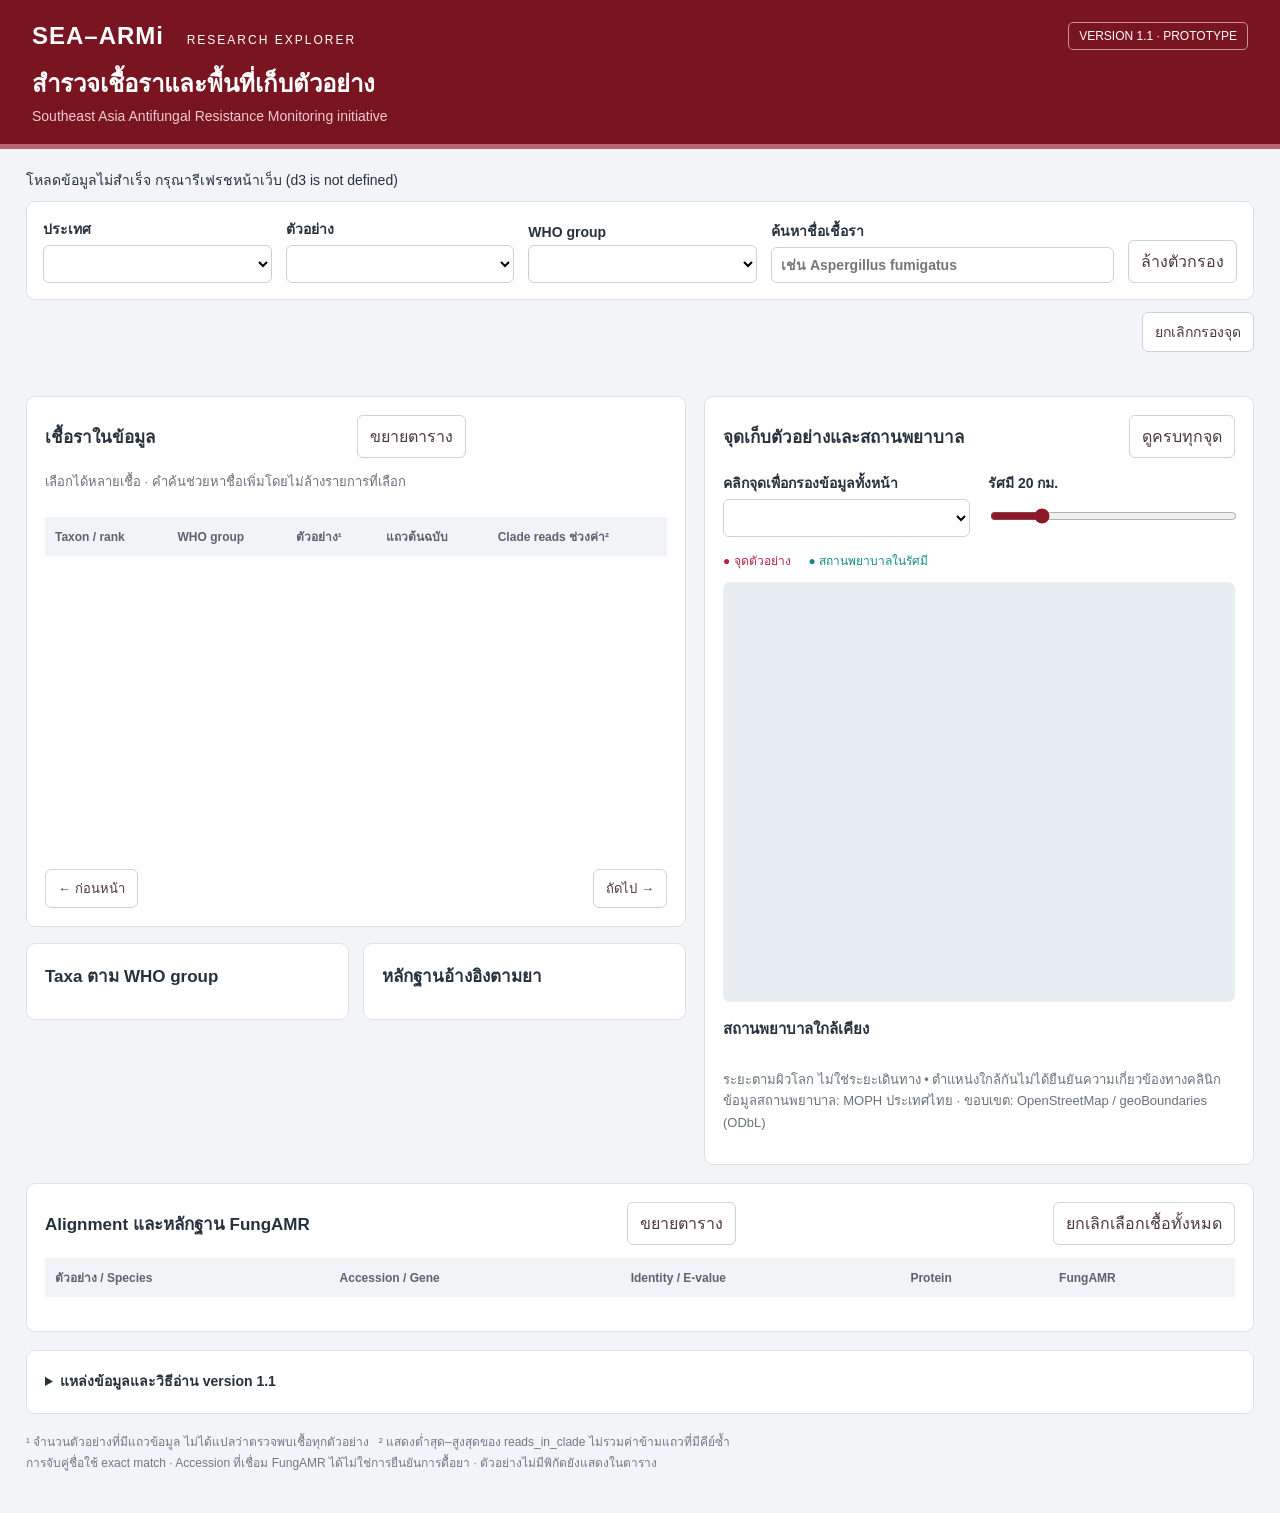
==== index.html @ 26a58ab9 "Publish SEA-ARMi dashboard prototype" ====
<!doctype html><html lang="th"><head><meta charset="utf-8"><meta name="viewport" content="width=device-width,initial-scale=1"><title>SEA-ARMi · version_1.1</title><link rel="icon" href="data:,"><link rel="stylesheet" href="vendor/leaflet.css"><link rel="stylesheet" href="style.css"><script defer src="vendor/d3.min.js"></script><script defer src="vendor/leaflet.js"></script><script defer src="app.js"></script></head><body>
<header><div class="brand">SEA–ARMi <span>RESEARCH EXPLORER</span></div><span class="badge">VERSION 1.1 · PROTOTYPE</span><h1>สำรวจเชื้อราและพื้นที่เก็บตัวอย่าง</h1><p>Southeast Asia Antifungal Resistance Monitoring initiative</p></header>
<main><div id="status" role="status">กำลังโหลดข้อมูลตัวอย่าง…</div><section class="filters"><label>ประเทศ<select id="country"></select></label><label>ตัวอย่าง<select id="sample"></select></label><label>WHO group<select id="risk"></select></label><label class="search">ค้นหาชื่อเชื้อรา<input id="search" type="search" placeholder="เช่น Aspergillus fumigatus"></label><button id="reset">ล้างตัวกรอง</button></section>
<div class="scope"><span id="siteScope"></span><button id="clearSite">ยกเลิกกรองจุด</button></div><section id="metrics" class="metrics"></section><div class="workspace"><section class="left"><article class="panel" id="taxaPanel"><div class="section-title"><h2>เชื้อราในข้อมูล</h2><button data-expand="taxaPanel" aria-expanded="false">ขยายตาราง</button><span id="taxonCount"></span></div><p class="hint">เลือกได้หลายเชื้อ · คำค้นช่วยหาชื่อเพิ่มโดยไม่ล้างรายการที่เลือก</p><div id="selections" class="selections" aria-live="polite"></div><div class="table-scroll"><table><thead><tr><th>Taxon / rank</th><th>WHO group</th><th>ตัวอย่าง¹</th><th>แถวต้นฉบับ</th><th>Clade reads ช่วงค่า²</th></tr></thead><tbody id="taxa"></tbody></table></div><div class="pager"><button id="prev">← ก่อนหน้า</button><span id="page"></span><button id="next">ถัดไป →</button></div></article><div class="charts"><article class="panel"><h2>Taxa ตาม WHO group</h2><div id="riskChart"></div></article><article class="panel"><h2>หลักฐานอ้างอิงตามยา</h2><div id="drugChart"></div></article></div></section>
<section class="panel map-panel"><div class="section-title"><h2>จุดเก็บตัวอย่างและสถานพยาบาล</h2><button id="fit">ดูครบทุกจุด</button></div><div class="map-controls"><label>คลิกจุดเพื่อกรองข้อมูลทั้งหน้า<select id="site"></select></label><label>รัศมี <strong id="radiusText">20 กม.</strong><input id="radius" type="range" min="1" max="100" value="20"></label></div><div class="legend"><span class="red">● จุดตัวอย่าง</span><span class="teal">● สถานพยาบาลในรัศมี</span></div><div id="map"></div><div id="mapMessage" class="hint"></div><div class="section-title"><h3 id="nearbyTitle">สถานพยาบาลใกล้เคียง</h3></div><div id="nearby" class="nearby"></div><p class="hint">ระยะตามผิวโลก ไม่ใช่ระยะเดินทาง • ตำแหน่งใกล้กันไม่ได้ยืนยันความเกี่ยวข้องทางคลินิก<br>ข้อมูลสถานพยาบาล: MOPH ประเทศไทย · ขอบเขต: OpenStreetMap / geoBoundaries (ODbL)</p></section></div>
<section class="panel details" id="detailsPanel"><div class="section-title"><h2 id="detailTitle">Alignment และหลักฐาน FungAMR</h2><button data-expand="detailsPanel" aria-expanded="false">ขยายตาราง</button><button id="clearTaxon">ยกเลิกเลือกเชื้อทั้งหมด</button></div><p id="detailSummary" class="hint"></p><div class="detail-scroll"><table><thead><tr><th>ตัวอย่าง / Species</th><th>Accession / Gene</th><th>Identity / E-value</th><th>Protein</th><th>FungAMR</th></tr></thead><tbody id="hits"></tbody></table></div><div id="evidence"></div></section>
<section class="panel sources"><details><summary>แหล่งข้อมูลและวิธีอ่าน version 1.1</summary>
<p>ผลตัวอย่าง: 1_5countries-fungi5k.metadata.csv · Alignment: 3_5countries_antifungal_accession_summary.xlsx<br>ยังไม่มี DOI ของ publication ต้นทางตัวอย่างที่ยืนยันในข้อมูลที่ได้รับ</p>
<p>WHO group: 2_WHO_FPPL_List.xlsx (ป้ายตามไฟล์ที่ให้มา ยังไม่ได้แก้ mapping) · <a href="https://www.who.int/publications/i/item/9789240060241" target="_blank" rel="noopener noreferrer">WHO FPPL 2022 ↗</a></p>
<p>หลักฐานอ้างอิง: 4_FungAMR_database_070425.xlsx · กดจำนวนหลักฐานของแต่ละ hit แล้วคลิก PMID เพื่อเปิดบทความ หากไม่มี PMID จะไม่สร้างลิงก์ขึ้นเอง</p>
<p>สถานพยาบาล: moph_hospital_latlong.csv ที่เตรียมไว้ · ขอบเขต: <a href="https://www.geoboundaries.org/api/current/gbOpen/THA/ADM0/" target="_blank" rel="noopener noreferrer">geoBoundaries / OpenStreetMap ↗</a></p>
<p>เลือกจุด = ใช้ทุกตัวอย่างที่พิกัดนั้นภายใต้ประเทศที่เลือก ไม่ได้ใช้รัศมีเพื่อคัดตัวอย่าง รัศมีใช้กับสถานพยาบาลเท่านั้น<br>เลือกหลายเชื้อ = รวมชุด hits และนับ evidence เดิมครั้งเดียว กราฟยาแสดงสูงสุด 6 ป้าย ไม่ใช่อัตราดื้อยา<br>ลิสต์เชื้อยังใช้คำค้นได้ ส่วนกราฟ WHO และรายละเอียดใช้รายการเชื้อที่เลือกเมื่อมีการเลือกไว้</p>
</details></section><footer>¹ จำนวนตัวอย่างที่มีแถวข้อมูล ไม่ได้แปลว่าตรวจพบเชื้อทุกตัวอย่าง &nbsp; ² แสดงต่ำสุด–สูงสุดของ reads_in_clade ไม่รวมค่าข้ามแถวที่มีคีย์ซ้ำ<br>การจับคู่ชื่อใช้ exact match · Accession ที่เชื่อม FungAMR ได้ไม่ใช่การยืนยันการดื้อยา · ตัวอย่างไม่มีพิกัดยังแสดงในตาราง</footer></main></body></html>
---- style.css ----
:root{font-family:Segoe UI,Tahoma,sans-serif;color:#25313d;background:#f2f4f7;font-size:16px;--red:#8f1725;--teal:#168b88}*{box-sizing:border-box}body{margin:0}header{background:#781520;color:white;padding:22px 32px 20px;border-bottom:5px solid #ba6570}.brand{font-size:24px;font-weight:800;letter-spacing:1px}.brand span{font-size:12px;font-weight:500;margin-left:15px;letter-spacing:2px}.badge{float:right;margin-top:-28px;font-size:12px;border:1px solid #ce929a;padding:6px 10px;border-radius:5px}h1{font-size:24px;margin:14px 0 5px}header p{margin:0;color:#efcbd0;font-size:14px}main{padding:20px 26px;max-width:1900px;margin:auto}h2{font-size:17px;margin:0 0 12px}h3{font-size:15px}button,select,input{font:inherit}button{cursor:pointer;background:white;border:1px solid #ccd3db;border-radius:6px;padding:8px 12px;color:#4d3640}button:hover{background:#f8e9ec}button:disabled{opacity:.4;cursor:default}button:focus-visible,input:focus-visible,select:focus-visible{outline:3px solid #199eac;outline-offset:2px}select,input[type=search]{width:100%;padding:9px;border:1px solid #c9d1da;border-radius:6px;background:#fff;margin-top:5px}label{font-size:14px;font-weight:600}.filters{display:flex;gap:14px;align-items:end;padding:16px;background:white;border:1px solid #dce1e7;border-radius:9px}.filters label{flex:1}.filters .search{flex:1.5}.metrics{display:grid;grid-template-columns:repeat(4,1fr);gap:14px;margin:16px 0}.metric{padding:15px 18px;background:white;border:1px solid #dce1e7;border-radius:8px;border-left:4px solid var(--red)}.metric strong{display:block;font-size:29px}.metric span{font-size:14px;color:#65717c}.workspace{display:grid;grid-template-columns:1.2fr 1fr;gap:18px}.panel{background:white;border:1px solid #dce1e7;border-radius:9px;padding:18px;min-width:0}.section-title{display:flex;align-items:center;justify-content:space-between;gap:10px}.section-title h2{margin:0}.section-title>span{font-size:13px;color:#6b7480}.hint{font-size:13px;line-height:1.65;color:#68717c}.table-scroll{height:340px;overflow:auto;margin-top:12px}table{border-collapse:collapse;width:100%;font-size:14px;text-align:left}th{background:#f1f3f6;color:#5c6270;font-size:12px;padding:10px;position:sticky;top:0;z-index:1}td{padding:11px 10px;border-bottom:1px solid #edf0f3;vertical-align:top}td small{display:block;color:#7a8591;margin-top:3px}.taxon-button{border:0;padding:0;background:none;text-align:left;font-style:italic;color:#7d1e2a}.selected{background:#fff0f2}.pager{display:flex;justify-content:space-between;align-items:center;margin-top:12px;font-size:13px}.charts{display:grid;grid-template-columns:1fr 1fr;gap:14px;margin-top:16px}.charts svg{width:100%;height:200px}.charts text{font-size:12px}.map-controls{display:flex;gap:18px;margin:14px 0}.map-controls label{flex:1}.map-controls input{width:100%;accent-color:var(--red);margin-top:14px}.legend{font-size:12px;display:flex;gap:18px;margin:12px 0}.red{color:#b5223c}.teal{color:var(--teal)}#map{height:420px;background:#e7edf1;border-radius:7px;z-index:0}.nearby{max-height:155px;overflow:auto}.nearby button{display:flex;justify-content:space-between;width:100%;border:0;border-bottom:1px solid #eef0f3;border-radius:0;text-align:left;font-size:13px;gap:12px}.nearby strong{white-space:nowrap;color:var(--teal)}.details{margin-top:18px}.detail-scroll{max-height:280px;overflow:auto}#evidence{margin-top:16px;overflow:auto;max-height:360px}footer{font-size:12px;color:#707986;line-height:1.8;padding:18px 0}#status{font-size:14px;padding-bottom:10px}#status:empty{display:none}.empty{padding:22px;color:#7c8490;font-size:14px}.leaflet-popup-content{font-family:Segoe UI,Tahoma,sans-serif} @media(max-width:1100px){.workspace{grid-template-columns:1fr}.map-panel{grid-row:1}.filters{flex-wrap:wrap}.filters label{min-width:160px}}@media(max-width:600px){main{padding:12px}header{padding:18px}.brand span,.badge{display:none}.metrics{grid-template-columns:1fr 1fr}.charts{grid-template-columns:1fr}.map-controls{flex-direction:column}h1{font-size:20px}.section-title{flex-wrap:wrap}}

/* v1.1 additions; v1.0 stylesheet remains intact in its snapshot. */
.scope{display:flex;gap:14px;align-items:center;flex-wrap:wrap;padding:12px 0;font-size:14px}.scope span{flex:1}.scope a,a{color:#8f1725}.selections{display:flex;gap:6px;flex-wrap:wrap;margin:10px 0;color:#65717c;font-size:13px}.selections button{background:#fff0f2;border-color:#e6b7c0;font-size:13px}.selections small{color:#65717c}input[type=checkbox]{accent-color:#8f1725;margin-right:5px}.has-expanded{overflow:hidden}.panel.expanded{position:fixed;inset:18px;z-index:5000;margin:0;overflow:auto;box-shadow:0 0 0 100vmax #17212be0;border:2px solid #ac5664}.expanded .table-scroll{height:auto;max-height:65vh}.expanded .detail-scroll{max-height:45vh}.expanded #evidence{max-height:none}.sources{margin-top:18px;font-size:14px;line-height:1.8}.sources summary{cursor:pointer;font-weight:600}.expanded th{z-index:2}@media(max-width:600px){.panel.expanded{inset:5px;padding:12px}.expanded .table-scroll{max-height:65vh}}
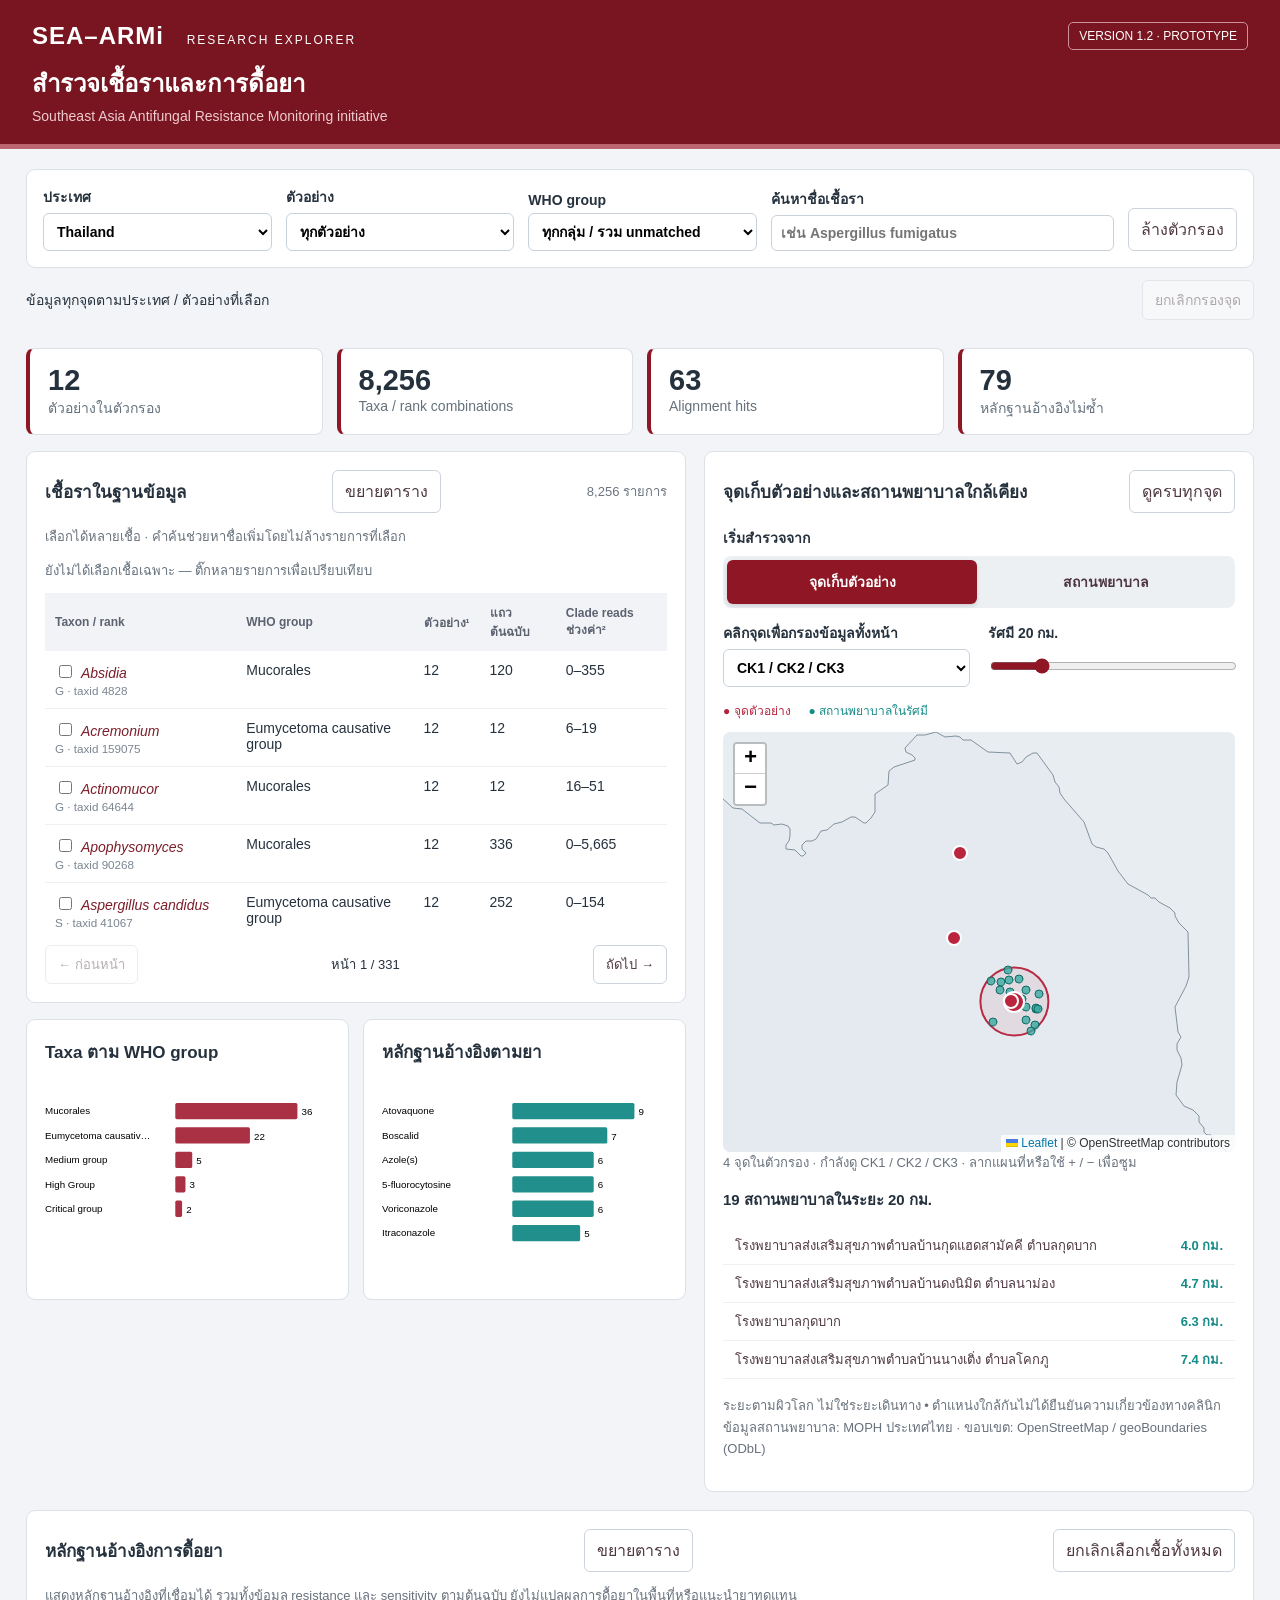
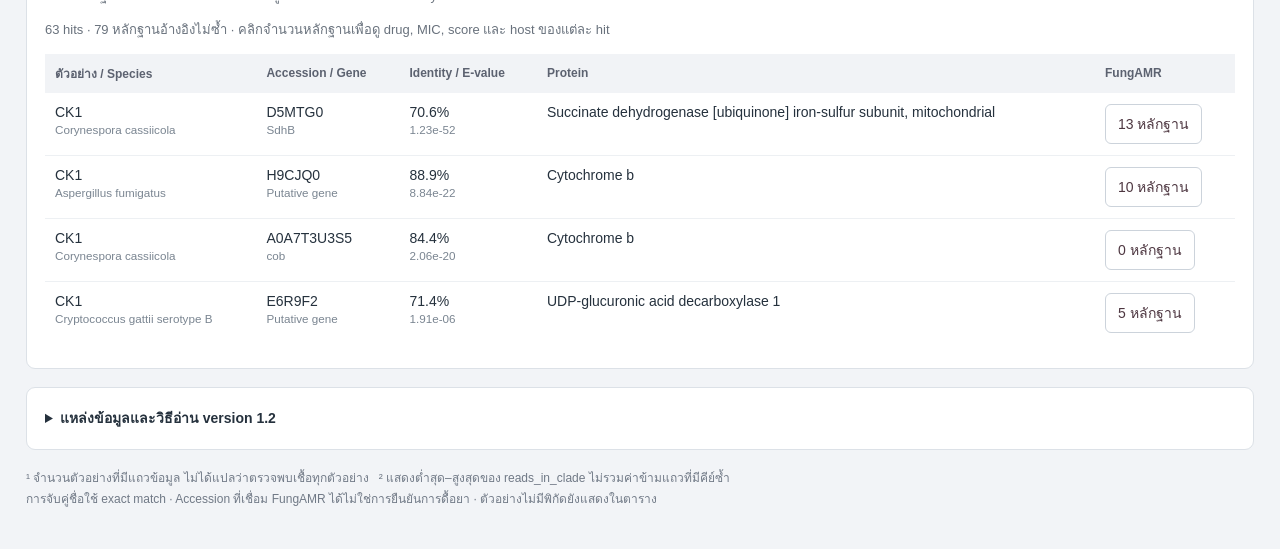
==== commit cc14575c: "ver 1.2" ====
--- a/index.html
+++ b/index.html
@@ -1,13 +1,13 @@
-<!doctype html><html lang="th"><head><meta charset="utf-8"><meta name="viewport" content="width=device-width,initial-scale=1"><title>SEA-ARMi · version_1.1</title><link rel="icon" href="data:,"><link rel="stylesheet" href="vendor/leaflet.css"><link rel="stylesheet" href="style.css"><script defer src="vendor/d3.min.js"></script><script defer src="vendor/leaflet.js"></script><script defer src="app.js"></script></head><body>
-<header><div class="brand">SEA–ARMi <span>RESEARCH EXPLORER</span></div><span class="badge">VERSION 1.1 · PROTOTYPE</span><h1>สำรวจเชื้อราและพื้นที่เก็บตัวอย่าง</h1><p>Southeast Asia Antifungal Resistance Monitoring initiative</p></header>
+<!doctype html><html lang="th"><head><meta charset="utf-8"><meta name="viewport" content="width=device-width,initial-scale=1"><title>SEA-ARMi · version_1.2</title><link rel="icon" href="data:,"><link rel="stylesheet" href="vendor/leaflet.css"><link rel="stylesheet" href="style.css"><script defer src="vendor/d3.min.js"></script><script defer src="vendor/leaflet.js"></script><script defer src="app.js"></script></head><body>
+<header><div class="brand">SEA–ARMi <span>RESEARCH EXPLORER</span></div><span class="badge">VERSION 1.2 · PROTOTYPE</span><h1>สำรวจเชื้อราและการดื้อยา</h1><p>Southeast Asia Antifungal Resistance Monitoring initiative</p></header>
 <main><div id="status" role="status">กำลังโหลดข้อมูลตัวอย่าง…</div><section class="filters"><label>ประเทศ<select id="country"></select></label><label>ตัวอย่าง<select id="sample"></select></label><label>WHO group<select id="risk"></select></label><label class="search">ค้นหาชื่อเชื้อรา<input id="search" type="search" placeholder="เช่น Aspergillus fumigatus"></label><button id="reset">ล้างตัวกรอง</button></section>
-<div class="scope"><span id="siteScope"></span><button id="clearSite">ยกเลิกกรองจุด</button></div><section id="metrics" class="metrics"></section><div class="workspace"><section class="left"><article class="panel" id="taxaPanel"><div class="section-title"><h2>เชื้อราในข้อมูล</h2><button data-expand="taxaPanel" aria-expanded="false">ขยายตาราง</button><span id="taxonCount"></span></div><p class="hint">เลือกได้หลายเชื้อ · คำค้นช่วยหาชื่อเพิ่มโดยไม่ล้างรายการที่เลือก</p><div id="selections" class="selections" aria-live="polite"></div><div class="table-scroll"><table><thead><tr><th>Taxon / rank</th><th>WHO group</th><th>ตัวอย่าง¹</th><th>แถวต้นฉบับ</th><th>Clade reads ช่วงค่า²</th></tr></thead><tbody id="taxa"></tbody></table></div><div class="pager"><button id="prev">← ก่อนหน้า</button><span id="page"></span><button id="next">ถัดไป →</button></div></article><div class="charts"><article class="panel"><h2>Taxa ตาม WHO group</h2><div id="riskChart"></div></article><article class="panel"><h2>หลักฐานอ้างอิงตามยา</h2><div id="drugChart"></div></article></div></section>
-<section class="panel map-panel"><div class="section-title"><h2>จุดเก็บตัวอย่างและสถานพยาบาล</h2><button id="fit">ดูครบทุกจุด</button></div><div class="map-controls"><label>คลิกจุดเพื่อกรองข้อมูลทั้งหน้า<select id="site"></select></label><label>รัศมี <strong id="radiusText">20 กม.</strong><input id="radius" type="range" min="1" max="100" value="20"></label></div><div class="legend"><span class="red">● จุดตัวอย่าง</span><span class="teal">● สถานพยาบาลในรัศมี</span></div><div id="map"></div><div id="mapMessage" class="hint"></div><div class="section-title"><h3 id="nearbyTitle">สถานพยาบาลใกล้เคียง</h3></div><div id="nearby" class="nearby"></div><p class="hint">ระยะตามผิวโลก ไม่ใช่ระยะเดินทาง • ตำแหน่งใกล้กันไม่ได้ยืนยันความเกี่ยวข้องทางคลินิก<br>ข้อมูลสถานพยาบาล: MOPH ประเทศไทย · ขอบเขต: OpenStreetMap / geoBoundaries (ODbL)</p></section></div>
-<section class="panel details" id="detailsPanel"><div class="section-title"><h2 id="detailTitle">Alignment และหลักฐาน FungAMR</h2><button data-expand="detailsPanel" aria-expanded="false">ขยายตาราง</button><button id="clearTaxon">ยกเลิกเลือกเชื้อทั้งหมด</button></div><p id="detailSummary" class="hint"></p><div class="detail-scroll"><table><thead><tr><th>ตัวอย่าง / Species</th><th>Accession / Gene</th><th>Identity / E-value</th><th>Protein</th><th>FungAMR</th></tr></thead><tbody id="hits"></tbody></table></div><div id="evidence"></div></section>
-<section class="panel sources"><details><summary>แหล่งข้อมูลและวิธีอ่าน version 1.1</summary>
+<div class="scope"><span id="siteScope"></span><button id="clearSite">ยกเลิกกรองจุด</button></div><section id="metrics" class="metrics"></section><div class="workspace"><section class="left"><article class="panel" id="taxaPanel"><div class="section-title"><h2>เชื้อราในฐานข้อมูล</h2><button data-expand="taxaPanel" aria-expanded="false">ขยายตาราง</button><span id="taxonCount"></span></div><p class="hint">เลือกได้หลายเชื้อ · คำค้นช่วยหาชื่อเพิ่มโดยไม่ล้างรายการที่เลือก</p><div id="selections" class="selections" aria-live="polite"></div><div class="table-scroll"><table><thead><tr><th>Taxon / rank</th><th>WHO group</th><th>ตัวอย่าง¹</th><th>แถวต้นฉบับ</th><th>Clade reads ช่วงค่า²</th></tr></thead><tbody id="taxa"></tbody></table></div><div class="pager"><button id="prev">← ก่อนหน้า</button><span id="page"></span><button id="next">ถัดไป →</button></div></article><div class="charts"><article class="panel"><h2>Taxa ตาม WHO group</h2><div id="riskChart"></div></article><article class="panel"><h2>หลักฐานอ้างอิงตามยา</h2><div id="drugChart"></div></article></div></section>
+<section class="panel map-panel"><div class="section-title"><h2>จุดเก็บตัวอย่างและสถานพยาบาลใกล้เคียง</h2><button id="fit">ดูครบทุกจุด</button></div><div class="map-mode"><label>เริ่มสำรวจจาก<div class="mode-toggle" role="group" aria-label="เริ่มสำรวจจาก"><button id="modeSite" type="button" aria-pressed="true">จุดเก็บตัวอย่าง</button><button id="modeFacility" type="button" aria-pressed="false">สถานพยาบาล</button></div><select id="mapMode" hidden tabindex="-1" aria-hidden="true"><option value="site">จุดเก็บตัวอย่าง</option><option value="facility">สถานพยาบาล</option></select></label></div><div id="facilityControls" hidden><label for="facilitySearch">เลือกสถานพยาบาล</label><div id="facilityPicker" class="facility-picker"><div class="picker-input"><input id="facilitySearch" type="search" placeholder="เลือกจากรายการ หรือพิมพ์ชื่อเพื่อกรอง…" autocomplete="off" aria-controls="facilityDropdown" aria-expanded="false"><button id="facilityDropdownButton" type="button" aria-label="เปิดรายชื่อสถานพยาบาล" aria-controls="facilityDropdown" aria-expanded="false">▾</button></div><div id="facilityDropdown" class="picker-popup" hidden><p id="facilitySearchStatus" class="hint" role="status"></p><select id="facilityOptions" size="8" aria-label="รายชื่อสถานพยาบาลที่ตรงคำค้น"></select></div></div><p class="hint">เรียงตามชื่อ · ข้อมูลชุดนี้ไม่มี HOSPCODE รหัส moph_ เป็นรหัสภายใน</p><p id="facilitySelected" class="hint"></p></div><div class="map-controls"><label id="siteControl">คลิกจุดเพื่อกรองข้อมูลทั้งหน้า<select id="site"></select></label><label>รัศมี <strong id="radiusText">20 กม.</strong><input id="radius" type="range" min="1" max="100" value="20"></label></div><div class="legend"><span class="red">● จุดตัวอย่าง</span><span class="teal">● สถานพยาบาลในรัศมี</span></div><div id="map"></div><div id="mapMessage" class="hint"></div><div class="section-title"><h3 id="nearbyTitle">สถานพยาบาลใกล้เคียง</h3></div><div id="nearby" class="nearby"></div><p class="hint">ระยะตามผิวโลก ไม่ใช่ระยะเดินทาง • ตำแหน่งใกล้กันไม่ได้ยืนยันความเกี่ยวข้องทางคลินิก<br>ข้อมูลสถานพยาบาล: MOPH ประเทศไทย · ขอบเขต: OpenStreetMap / geoBoundaries (ODbL)</p></section></div>
+<section class="panel details" id="detailsPanel"><div class="section-title"><h2 id="detailTitle">หลักฐานอ้างอิงการดื้อยา</h2><button data-expand="detailsPanel" aria-expanded="false">ขยายตาราง</button><button id="clearTaxon">ยกเลิกเลือกเชื้อทั้งหมด</button></div><p class="hint">แสดงหลักฐานอ้างอิงที่เชื่อมได้ รวมทั้งข้อมูล resistance และ sensitivity ตามต้นฉบับ ยังไม่แปลผลการดื้อยาในพื้นที่หรือแนะนำยาทดแทน</p><p id="detailSummary" class="hint"></p><div class="detail-scroll"><table><thead><tr><th>ตัวอย่าง / Species</th><th>Accession / Gene</th><th>Identity / E-value</th><th>Protein</th><th>FungAMR</th></tr></thead><tbody id="hits"></tbody></table></div><div id="evidence"></div></section>
+<section class="panel sources"><details><summary>แหล่งข้อมูลและวิธีอ่าน version 1.2</summary>
 <p>ผลตัวอย่าง: 1_5countries-fungi5k.metadata.csv · Alignment: 3_5countries_antifungal_accession_summary.xlsx<br>ยังไม่มี DOI ของ publication ต้นทางตัวอย่างที่ยืนยันในข้อมูลที่ได้รับ</p>
 <p>WHO group: 2_WHO_FPPL_List.xlsx (ป้ายตามไฟล์ที่ให้มา ยังไม่ได้แก้ mapping) · <a href="https://www.who.int/publications/i/item/9789240060241" target="_blank" rel="noopener noreferrer">WHO FPPL 2022 ↗</a></p>
 <p>หลักฐานอ้างอิง: 4_FungAMR_database_070425.xlsx · กดจำนวนหลักฐานของแต่ละ hit แล้วคลิก PMID เพื่อเปิดบทความ หากไม่มี PMID จะไม่สร้างลิงก์ขึ้นเอง</p>
 <p>สถานพยาบาล: moph_hospital_latlong.csv ที่เตรียมไว้ · ขอบเขต: <a href="https://www.geoboundaries.org/api/current/gbOpen/THA/ADM0/" target="_blank" rel="noopener noreferrer">geoBoundaries / OpenStreetMap ↗</a></p>
-<p>เลือกจุด = ใช้ทุกตัวอย่างที่พิกัดนั้นภายใต้ประเทศที่เลือก ไม่ได้ใช้รัศมีเพื่อคัดตัวอย่าง รัศมีใช้กับสถานพยาบาลเท่านั้น<br>เลือกหลายเชื้อ = รวมชุด hits และนับ evidence เดิมครั้งเดียว กราฟยาแสดงสูงสุด 6 ป้าย ไม่ใช่อัตราดื้อยา<br>ลิสต์เชื้อยังใช้คำค้นได้ ส่วนกราฟ WHO และรายละเอียดใช้รายการเชื้อที่เลือกเมื่อมีการเลือกไว้</p>
+<p>เลือกจุด = ใช้ทุกตัวอย่างที่พิกัดนั้นภายใต้ประเทศที่เลือก ไม่ได้ใช้รัศมีเพื่อคัดตัวอย่าง ในโหมดจุดเก็บตัวอย่าง รัศมีใช้หาสถานพยาบาล ส่วนโหมดสถานพยาบาลใช้หาจุดเก็บตัวอย่างแล้วกรองข้อมูลทั้งหน้า<br>เลือกหลายเชื้อ = รวมชุด hits และนับ evidence เดิมครั้งเดียว กราฟยาแสดงสูงสุด 6 ป้าย ไม่ใช่อัตราดื้อยา<br>ลิสต์เชื้อยังใช้คำค้นได้ ส่วนกราฟ WHO และรายละเอียดใช้รายการเชื้อที่เลือกเมื่อมีการเลือกไว้</p>
 </details></section><footer>¹ จำนวนตัวอย่างที่มีแถวข้อมูล ไม่ได้แปลว่าตรวจพบเชื้อทุกตัวอย่าง &nbsp; ² แสดงต่ำสุด–สูงสุดของ reads_in_clade ไม่รวมค่าข้ามแถวที่มีคีย์ซ้ำ<br>การจับคู่ชื่อใช้ exact match · Accession ที่เชื่อม FungAMR ได้ไม่ใช่การยืนยันการดื้อยา · ตัวอย่างไม่มีพิกัดยังแสดงในตาราง</footer></main></body></html>
--- a/vendor/leaflet.css
+++ b/vendor/leaflet.css
@@ -0,0 +1,661 @@
+/* required styles */
+
+.leaflet-pane,
+.leaflet-tile,
+.leaflet-marker-icon,
+.leaflet-marker-shadow,
+.leaflet-tile-container,
+.leaflet-pane > svg,
+.leaflet-pane > canvas,
+.leaflet-zoom-box,
+.leaflet-image-layer,
+.leaflet-layer {
+	position: absolute;
+	left: 0;
+	top: 0;
+	}
+.leaflet-container {
+	overflow: hidden;
+	}
+.leaflet-tile,
+.leaflet-marker-icon,
+.leaflet-marker-shadow {
+	-webkit-user-select: none;
+	   -moz-user-select: none;
+	        user-select: none;
+	  -webkit-user-drag: none;
+	}
+/* Prevents IE11 from highlighting tiles in blue */
+.leaflet-tile::selection {
+	background: transparent;
+}
+/* Safari renders non-retina tile on retina better with this, but Chrome is worse */
+.leaflet-safari .leaflet-tile {
+	image-rendering: -webkit-optimize-contrast;
+	}
+/* hack that prevents hw layers "stretching" when loading new tiles */
+.leaflet-safari .leaflet-tile-container {
+	width: 1600px;
+	height: 1600px;
+	-webkit-transform-origin: 0 0;
+	}
+.leaflet-marker-icon,
+.leaflet-marker-shadow {
+	display: block;
+	}
+/* .leaflet-container svg: reset svg max-width decleration shipped in Joomla! (joomla.org) 3.x */
+/* .leaflet-container img: map is broken in FF if you have max-width: 100% on tiles */
+.leaflet-container .leaflet-overlay-pane svg {
+	max-width: none !important;
+	max-height: none !important;
+	}
+.leaflet-container .leaflet-marker-pane img,
+.leaflet-container .leaflet-shadow-pane img,
+.leaflet-container .leaflet-tile-pane img,
+.leaflet-container img.leaflet-image-layer,
+.leaflet-container .leaflet-tile {
+	max-width: none !important;
+	max-height: none !important;
+	width: auto;
+	padding: 0;
+	}
+
+.leaflet-container img.leaflet-tile {
+	/* See: https://bugs.chromium.org/p/chromium/issues/detail?id=600120 */
+	mix-blend-mode: plus-lighter;
+}
+
+.leaflet-container.leaflet-touch-zoom {
+	-ms-touch-action: pan-x pan-y;
+	touch-action: pan-x pan-y;
+	}
+.leaflet-container.leaflet-touch-drag {
+	-ms-touch-action: pinch-zoom;
+	/* Fallback for FF which doesn't support pinch-zoom */
+	touch-action: none;
+	touch-action: pinch-zoom;
+}
+.leaflet-container.leaflet-touch-drag.leaflet-touch-zoom {
+	-ms-touch-action: none;
+	touch-action: none;
+}
+.leaflet-container {
+	-webkit-tap-highlight-color: transparent;
+}
+.leaflet-container a {
+	-webkit-tap-highlight-color: rgba(51, 181, 229, 0.4);
+}
+.leaflet-tile {
+	filter: inherit;
+	visibility: hidden;
+	}
+.leaflet-tile-loaded {
+	visibility: inherit;
+	}
+.leaflet-zoom-box {
+	width: 0;
+	height: 0;
+	-moz-box-sizing: border-box;
+	     box-sizing: border-box;
+	z-index: 800;
+	}
+/* workaround for https://bugzilla.mozilla.org/show_bug.cgi?id=888319 */
+.leaflet-overlay-pane svg {
+	-moz-user-select: none;
+	}
+
+.leaflet-pane         { z-index: 400; }
+
+.leaflet-tile-pane    { z-index: 200; }
+.leaflet-overlay-pane { z-index: 400; }
+.leaflet-shadow-pane  { z-index: 500; }
+.leaflet-marker-pane  { z-index: 600; }
+.leaflet-tooltip-pane   { z-index: 650; }
+.leaflet-popup-pane   { z-index: 700; }
+
+.leaflet-map-pane canvas { z-index: 100; }
+.leaflet-map-pane svg    { z-index: 200; }
+
+.leaflet-vml-shape {
+	width: 1px;
+	height: 1px;
+	}
+.lvml {
+	behavior: url(#default#VML);
+	display: inline-block;
+	position: absolute;
+	}
+
+
+/* control positioning */
+
+.leaflet-control {
+	position: relative;
+	z-index: 800;
+	pointer-events: visiblePainted; /* IE 9-10 doesn't have auto */
+	pointer-events: auto;
+	}
+.leaflet-top,
+.leaflet-bottom {
+	position: absolute;
+	z-index: 1000;
+	pointer-events: none;
+	}
+.leaflet-top {
+	top: 0;
+	}
+.leaflet-right {
+	right: 0;
+	}
+.leaflet-bottom {
+	bottom: 0;
+	}
+.leaflet-left {
+	left: 0;
+	}
+.leaflet-control {
+	float: left;
+	clear: both;
+	}
+.leaflet-right .leaflet-control {
+	float: right;
+	}
+.leaflet-top .leaflet-control {
+	margin-top: 10px;
+	}
+.leaflet-bottom .leaflet-control {
+	margin-bottom: 10px;
+	}
+.leaflet-left .leaflet-control {
+	margin-left: 10px;
+	}
+.leaflet-right .leaflet-control {
+	margin-right: 10px;
+	}
+
+
+/* zoom and fade animations */
+
+.leaflet-fade-anim .leaflet-popup {
+	opacity: 0;
+	-webkit-transition: opacity 0.2s linear;
+	   -moz-transition: opacity 0.2s linear;
+	        transition: opacity 0.2s linear;
+	}
+.leaflet-fade-anim .leaflet-map-pane .leaflet-popup {
+	opacity: 1;
+	}
+.leaflet-zoom-animated {
+	-webkit-transform-origin: 0 0;
+	    -ms-transform-origin: 0 0;
+	        transform-origin: 0 0;
+	}
+svg.leaflet-zoom-animated {
+	will-change: transform;
+}
+
+.leaflet-zoom-anim .leaflet-zoom-animated {
+	-webkit-transition: -webkit-transform 0.25s cubic-bezier(0,0,0.25,1);
+	   -moz-transition:    -moz-transform 0.25s cubic-bezier(0,0,0.25,1);
+	        transition:         transform 0.25s cubic-bezier(0,0,0.25,1);
+	}
+.leaflet-zoom-anim .leaflet-tile,
+.leaflet-pan-anim .leaflet-tile {
+	-webkit-transition: none;
+	   -moz-transition: none;
+	        transition: none;
+	}
+
+.leaflet-zoom-anim .leaflet-zoom-hide {
+	visibility: hidden;
+	}
+
+
+/* cursors */
+
+.leaflet-interactive {
+	cursor: pointer;
+	}
+.leaflet-grab {
+	cursor: -webkit-grab;
+	cursor:    -moz-grab;
+	cursor:         grab;
+	}
+.leaflet-crosshair,
+.leaflet-crosshair .leaflet-interactive {
+	cursor: crosshair;
+	}
+.leaflet-popup-pane,
+.leaflet-control {
+	cursor: auto;
+	}
+.leaflet-dragging .leaflet-grab,
+.leaflet-dragging .leaflet-grab .leaflet-interactive,
+.leaflet-dragging .leaflet-marker-draggable {
+	cursor: move;
+	cursor: -webkit-grabbing;
+	cursor:    -moz-grabbing;
+	cursor:         grabbing;
+	}
+
+/* marker & overlays interactivity */
+.leaflet-marker-icon,
+.leaflet-marker-shadow,
+.leaflet-image-layer,
+.leaflet-pane > svg path,
+.leaflet-tile-container {
+	pointer-events: none;
+	}
+
+.leaflet-marker-icon.leaflet-interactive,
+.leaflet-image-layer.leaflet-interactive,
+.leaflet-pane > svg path.leaflet-interactive,
+svg.leaflet-image-layer.leaflet-interactive path {
+	pointer-events: visiblePainted; /* IE 9-10 doesn't have auto */
+	pointer-events: auto;
+	}
+
+/* visual tweaks */
+
+.leaflet-container {
+	background: #ddd;
+	outline-offset: 1px;
+	}
+.leaflet-container a {
+	color: #0078A8;
+	}
+.leaflet-zoom-box {
+	border: 2px dotted #38f;
+	background: rgba(255,255,255,0.5);
+	}
+
+
+/* general typography */
+.leaflet-container {
+	font-family: "Helvetica Neue", Arial, Helvetica, sans-serif;
+	font-size: 12px;
+	font-size: 0.75rem;
+	line-height: 1.5;
+	}
+
+
+/* general toolbar styles */
+
+.leaflet-bar {
+	box-shadow: 0 1px 5px rgba(0,0,0,0.65);
+	border-radius: 4px;
+	}
+.leaflet-bar a {
+	background-color: #fff;
+	border-bottom: 1px solid #ccc;
+	width: 26px;
+	height: 26px;
+	line-height: 26px;
+	display: block;
+	text-align: center;
+	text-decoration: none;
+	color: black;
+	}
+.leaflet-bar a,
+.leaflet-control-layers-toggle {
+	background-position: 50% 50%;
+	background-repeat: no-repeat;
+	display: block;
+	}
+.leaflet-bar a:hover,
+.leaflet-bar a:focus {
+	background-color: #f4f4f4;
+	}
+.leaflet-bar a:first-child {
+	border-top-left-radius: 4px;
+	border-top-right-radius: 4px;
+	}
+.leaflet-bar a:last-child {
+	border-bottom-left-radius: 4px;
+	border-bottom-right-radius: 4px;
+	border-bottom: none;
+	}
+.leaflet-bar a.leaflet-disabled {
+	cursor: default;
+	background-color: #f4f4f4;
+	color: #bbb;
+	}
+
+.leaflet-touch .leaflet-bar a {
+	width: 30px;
+	height: 30px;
+	line-height: 30px;
+	}
+.leaflet-touch .leaflet-bar a:first-child {
+	border-top-left-radius: 2px;
+	border-top-right-radius: 2px;
+	}
+.leaflet-touch .leaflet-bar a:last-child {
+	border-bottom-left-radius: 2px;
+	border-bottom-right-radius: 2px;
+	}
+
+/* zoom control */
+
+.leaflet-control-zoom-in,
+.leaflet-control-zoom-out {
+	font: bold 18px 'Lucida Console', Monaco, monospace;
+	text-indent: 1px;
+	}
+
+.leaflet-touch .leaflet-control-zoom-in, .leaflet-touch .leaflet-control-zoom-out  {
+	font-size: 22px;
+	}
+
+
+/* layers control */
+
+.leaflet-control-layers {
+	box-shadow: 0 1px 5px rgba(0,0,0,0.4);
+	background: #fff;
+	border-radius: 5px;
+	}
+.leaflet-control-layers-toggle {
+	background-image: url(images/layers.png);
+	width: 36px;
+	height: 36px;
+	}
+.leaflet-retina .leaflet-control-layers-toggle {
+	background-image: url(images/layers-2x.png);
+	background-size: 26px 26px;
+	}
+.leaflet-touch .leaflet-control-layers-toggle {
+	width: 44px;
+	height: 44px;
+	}
+.leaflet-control-layers .leaflet-control-layers-list,
+.leaflet-control-layers-expanded .leaflet-control-layers-toggle {
+	display: none;
+	}
+.leaflet-control-layers-expanded .leaflet-control-layers-list {
+	display: block;
+	position: relative;
+	}
+.leaflet-control-layers-expanded {
+	padding: 6px 10px 6px 6px;
+	color: #333;
+	background: #fff;
+	}
+.leaflet-control-layers-scrollbar {
+	overflow-y: scroll;
+	overflow-x: hidden;
+	padding-right: 5px;
+	}
+.leaflet-control-layers-selector {
+	margin-top: 2px;
+	position: relative;
+	top: 1px;
+	}
+.leaflet-control-layers label {
+	display: block;
+	font-size: 13px;
+	font-size: 1.08333em;
+	}
+.leaflet-control-layers-separator {
+	height: 0;
+	border-top: 1px solid #ddd;
+	margin: 5px -10px 5px -6px;
+	}
+
+/* Default icon URLs */
+.leaflet-default-icon-path { /* used only in path-guessing heuristic, see L.Icon.Default */
+	background-image: url(images/marker-icon.png);
+	}
+
+
+/* attribution and scale controls */
+
+.leaflet-container .leaflet-control-attribution {
+	background: #fff;
+	background: rgba(255, 255, 255, 0.8);
+	margin: 0;
+	}
+.leaflet-control-attribution,
+.leaflet-control-scale-line {
+	padding: 0 5px;
+	color: #333;
+	line-height: 1.4;
+	}
+.leaflet-control-attribution a {
+	text-decoration: none;
+	}
+.leaflet-control-attribution a:hover,
+.leaflet-control-attribution a:focus {
+	text-decoration: underline;
+	}
+.leaflet-attribution-flag {
+	display: inline !important;
+	vertical-align: baseline !important;
+	width: 1em;
+	height: 0.6669em;
+	}
+.leaflet-left .leaflet-control-scale {
+	margin-left: 5px;
+	}
+.leaflet-bottom .leaflet-control-scale {
+	margin-bottom: 5px;
+	}
+.leaflet-control-scale-line {
+	border: 2px solid #777;
+	border-top: none;
+	line-height: 1.1;
+	padding: 2px 5px 1px;
+	white-space: nowrap;
+	-moz-box-sizing: border-box;
+	     box-sizing: border-box;
+	background: rgba(255, 255, 255, 0.8);
+	text-shadow: 1px 1px #fff;
+	}
+.leaflet-control-scale-line:not(:first-child) {
+	border-top: 2px solid #777;
+	border-bottom: none;
+	margin-top: -2px;
+	}
+.leaflet-control-scale-line:not(:first-child):not(:last-child) {
+	border-bottom: 2px solid #777;
+	}
+
+.leaflet-touch .leaflet-control-attribution,
+.leaflet-touch .leaflet-control-layers,
+.leaflet-touch .leaflet-bar {
+	box-shadow: none;
+	}
+.leaflet-touch .leaflet-control-layers,
+.leaflet-touch .leaflet-bar {
+	border: 2px solid rgba(0,0,0,0.2);
+	background-clip: padding-box;
+	}
+
+
+/* popup */
+
+.leaflet-popup {
+	position: absolute;
+	text-align: center;
+	margin-bottom: 20px;
+	}
+.leaflet-popup-content-wrapper {
+	padding: 1px;
+	text-align: left;
+	border-radius: 12px;
+	}
+.leaflet-popup-content {
+	margin: 13px 24px 13px 20px;
+	line-height: 1.3;
+	font-size: 13px;
+	font-size: 1.08333em;
+	min-height: 1px;
+	}
+.leaflet-popup-content p {
+	margin: 17px 0;
+	margin: 1.3em 0;
+	}
+.leaflet-popup-tip-container {
+	width: 40px;
+	height: 20px;
+	position: absolute;
+	left: 50%;
+	margin-top: -1px;
+	margin-left: -20px;
+	overflow: hidden;
+	pointer-events: none;
+	}
+.leaflet-popup-tip {
+	width: 17px;
+	height: 17px;
+	padding: 1px;
+
+	margin: -10px auto 0;
+	pointer-events: auto;
+
+	-webkit-transform: rotate(45deg);
+	   -moz-transform: rotate(45deg);
+	    -ms-transform: rotate(45deg);
+	        transform: rotate(45deg);
+	}
+.leaflet-popup-content-wrapper,
+.leaflet-popup-tip {
+	background: white;
+	color: #333;
+	box-shadow: 0 3px 14px rgba(0,0,0,0.4);
+	}
+.leaflet-container a.leaflet-popup-close-button {
+	position: absolute;
+	top: 0;
+	right: 0;
+	border: none;
+	text-align: center;
+	width: 24px;
+	height: 24px;
+	font: 16px/24px Tahoma, Verdana, sans-serif;
+	color: #757575;
+	text-decoration: none;
+	background: transparent;
+	}
+.leaflet-container a.leaflet-popup-close-button:hover,
+.leaflet-container a.leaflet-popup-close-button:focus {
+	color: #585858;
+	}
+.leaflet-popup-scrolled {
+	overflow: auto;
+	}
+
+.leaflet-oldie .leaflet-popup-content-wrapper {
+	-ms-zoom: 1;
+	}
+.leaflet-oldie .leaflet-popup-tip {
+	width: 24px;
+	margin: 0 auto;
+
+	-ms-filter: "progid:DXImageTransform.Microsoft.Matrix(M11=0.70710678, M12=0.70710678, M21=-0.70710678, M22=0.70710678)";
+	filter: progid:DXImageTransform.Microsoft.Matrix(M11=0.70710678, M12=0.70710678, M21=-0.70710678, M22=0.70710678);
+	}
+
+.leaflet-oldie .leaflet-control-zoom,
+.leaflet-oldie .leaflet-control-layers,
+.leaflet-oldie .leaflet-popup-content-wrapper,
+.leaflet-oldie .leaflet-popup-tip {
+	border: 1px solid #999;
+	}
+
+
+/* div icon */
+
+.leaflet-div-icon {
+	background: #fff;
+	border: 1px solid #666;
+	}
+
+
+/* Tooltip */
+/* Base styles for the element that has a tooltip */
+.leaflet-tooltip {
+	position: absolute;
+	padding: 6px;
+	background-color: #fff;
+	border: 1px solid #fff;
+	border-radius: 3px;
+	color: #222;
+	white-space: nowrap;
+	-webkit-user-select: none;
+	-moz-user-select: none;
+	-ms-user-select: none;
+	user-select: none;
+	pointer-events: none;
+	box-shadow: 0 1px 3px rgba(0,0,0,0.4);
+	}
+.leaflet-tooltip.leaflet-interactive {
+	cursor: pointer;
+	pointer-events: auto;
+	}
+.leaflet-tooltip-top:before,
+.leaflet-tooltip-bottom:before,
+.leaflet-tooltip-left:before,
+.leaflet-tooltip-right:before {
+	position: absolute;
+	pointer-events: none;
+	border: 6px solid transparent;
+	background: transparent;
+	content: "";
+	}
+
+/* Directions */
+
+.leaflet-tooltip-bottom {
+	margin-top: 6px;
+}
+.leaflet-tooltip-top {
+	margin-top: -6px;
+}
+.leaflet-tooltip-bottom:before,
+.leaflet-tooltip-top:before {
+	left: 50%;
+	margin-left: -6px;
+	}
+.leaflet-tooltip-top:before {
+	bottom: 0;
+	margin-bottom: -12px;
+	border-top-color: #fff;
+	}
+.leaflet-tooltip-bottom:before {
+	top: 0;
+	margin-top: -12px;
+	margin-left: -6px;
+	border-bottom-color: #fff;
+	}
+.leaflet-tooltip-left {
+	margin-left: -6px;
+}
+.leaflet-tooltip-right {
+	margin-left: 6px;
+}
+.leaflet-tooltip-left:before,
+.leaflet-tooltip-right:before {
+	top: 50%;
+	margin-top: -6px;
+	}
+.leaflet-tooltip-left:before {
+	right: 0;
+	margin-right: -12px;
+	border-left-color: #fff;
+	}
+.leaflet-tooltip-right:before {
+	left: 0;
+	margin-left: -12px;
+	border-right-color: #fff;
+	}
+
+/* Printing */
+
+@media print {
+	/* Prevent printers from removing background-images of controls. */
+	.leaflet-control {
+		-webkit-print-color-adjust: exact;
+		print-color-adjust: exact;
+		}
+	}
--- a/style.css
+++ b/style.css
@@ -2,3 +2,7 @@
 
 /* v1.1 additions; v1.0 stylesheet remains intact in its snapshot. */
 .scope{display:flex;gap:14px;align-items:center;flex-wrap:wrap;padding:12px 0;font-size:14px}.scope span{flex:1}.scope a,a{color:#8f1725}.selections{display:flex;gap:6px;flex-wrap:wrap;margin:10px 0;color:#65717c;font-size:13px}.selections button{background:#fff0f2;border-color:#e6b7c0;font-size:13px}.selections small{color:#65717c}input[type=checkbox]{accent-color:#8f1725;margin-right:5px}.has-expanded{overflow:hidden}.panel.expanded{position:fixed;inset:18px;z-index:5000;margin:0;overflow:auto;box-shadow:0 0 0 100vmax #17212be0;border:2px solid #ac5664}.expanded .table-scroll{height:auto;max-height:65vh}.expanded .detail-scroll{max-height:45vh}.expanded #evidence{max-height:none}.sources{margin-top:18px;font-size:14px;line-height:1.8}.sources summary{cursor:pointer;font-weight:600}.expanded th{z-index:2}@media(max-width:600px){.panel.expanded{inset:5px;padding:12px}.expanded .table-scroll{max-height:65vh}}
+
+.map-mode{margin-top:14px}.facility-results{max-height:190px;overflow:auto}.facility-results button{display:block;width:100%;text-align:left;margin-bottom:4px}.facility-results small{display:block;color:#68717c}#facilitySearch{width:100%;padding:10px;margin-top:6px;border:1px solid #ccd3db;border-radius:6px}#facilityControls{margin-top:12px}[hidden]{display:none!important}
+
+.mode-toggle{display:flex;gap:4px;background:#edf0f3;padding:4px;border-radius:8px;margin-top:7px}.mode-toggle button{flex:1;border:0;background:transparent;min-height:44px}.mode-toggle button[aria-pressed=true]{background:#8f1725;color:white;box-shadow:0 2px 4px #0002}.facility-picker{position:relative}.picker-input{display:flex;align-items:stretch;margin-top:6px}.picker-input #facilitySearch{margin:0;border-radius:6px 0 0 6px;min-width:0}.picker-input button{border-radius:0 6px 6px 0;min-width:44px}.picker-popup{position:absolute;top:100%;left:0;right:0;z-index:1100;background:white;border:1px solid #c5cdd7;border-radius:6px;box-shadow:0 8px 22px #132b432b;padding:8px}.picker-popup p{margin:2px 4px 8px}#facilityOptions{width:100%;margin:0;max-width:100%;height:240px;padding:0;border:0;font-size:14px}#facilityOptions option{padding:9px;white-space:normal;overflow-wrap:anywhere}#facilityOptions option:checked{background:#f6dfe4;color:#781520}@media(max-width:600px){.mode-toggle{flex-wrap:wrap}.mode-toggle button{min-width:120px}.picker-popup{max-width:100%}}
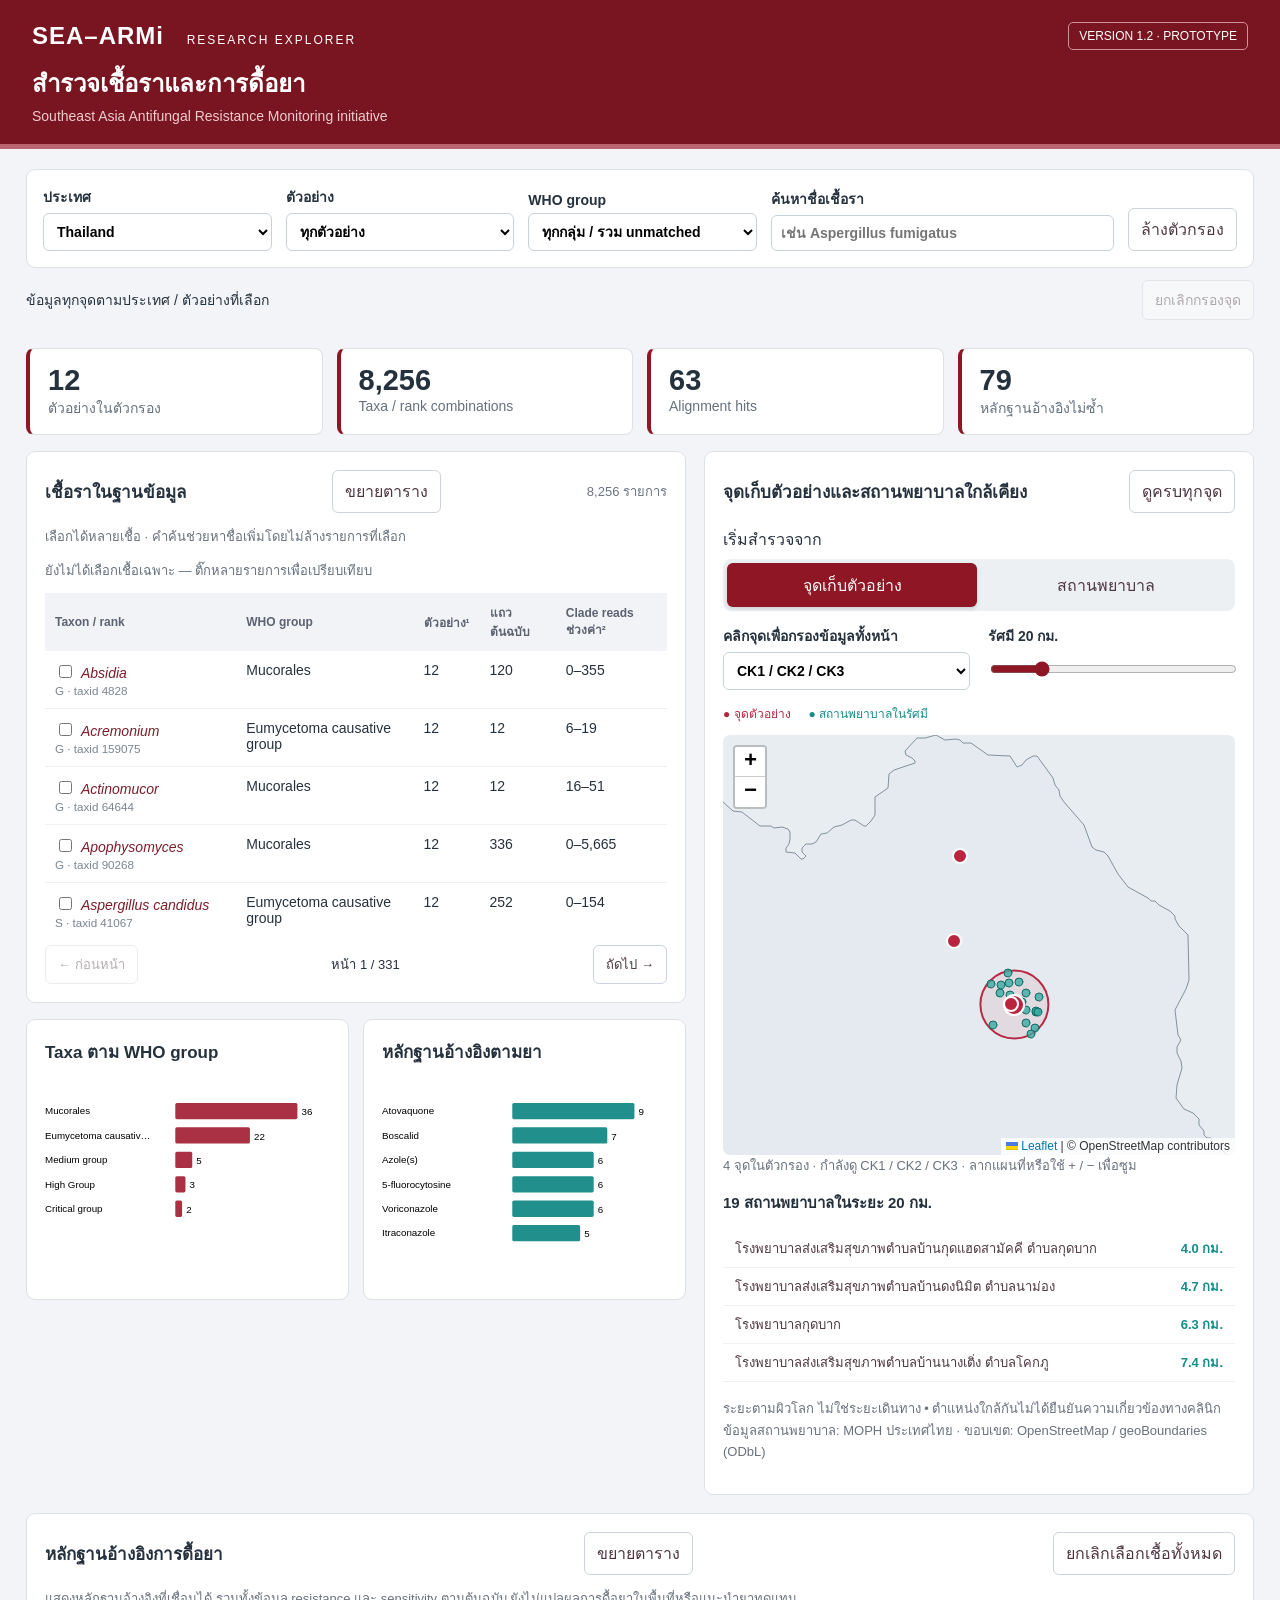
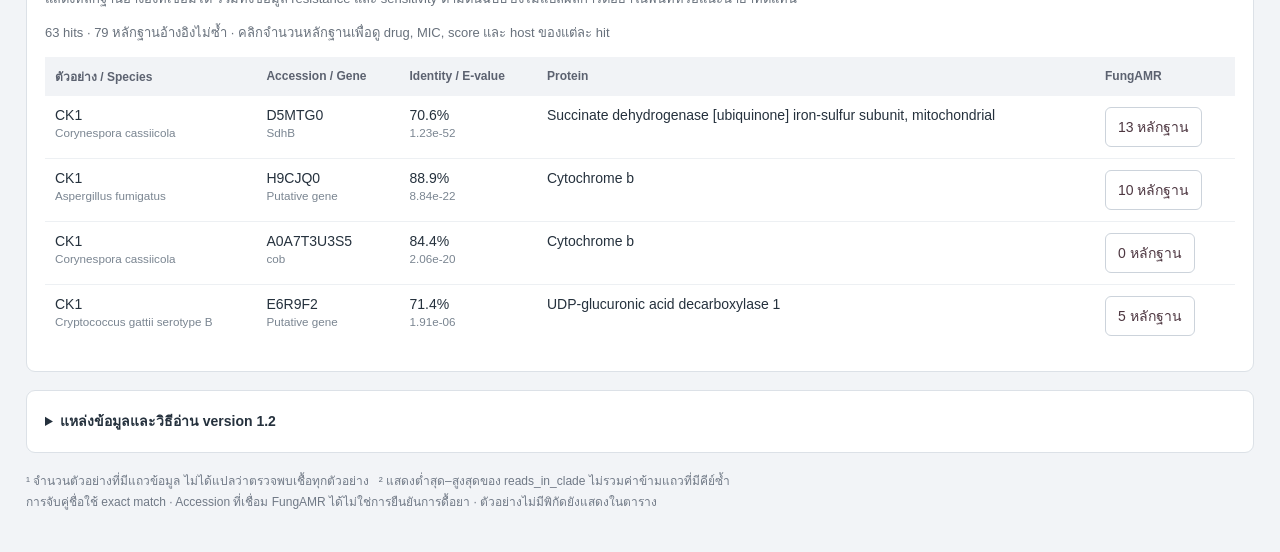
==== commit 3be8b7f1: "ver 1.2 update" ====
--- a/index.html
+++ b/index.html
@@ -2,7 +2,7 @@
 <header><div class="brand">SEA–ARMi <span>RESEARCH EXPLORER</span></div><span class="badge">VERSION 1.2 · PROTOTYPE</span><h1>สำรวจเชื้อราและการดื้อยา</h1><p>Southeast Asia Antifungal Resistance Monitoring initiative</p></header>
 <main><div id="status" role="status">กำลังโหลดข้อมูลตัวอย่าง…</div><section class="filters"><label>ประเทศ<select id="country"></select></label><label>ตัวอย่าง<select id="sample"></select></label><label>WHO group<select id="risk"></select></label><label class="search">ค้นหาชื่อเชื้อรา<input id="search" type="search" placeholder="เช่น Aspergillus fumigatus"></label><button id="reset">ล้างตัวกรอง</button></section>
 <div class="scope"><span id="siteScope"></span><button id="clearSite">ยกเลิกกรองจุด</button></div><section id="metrics" class="metrics"></section><div class="workspace"><section class="left"><article class="panel" id="taxaPanel"><div class="section-title"><h2>เชื้อราในฐานข้อมูล</h2><button data-expand="taxaPanel" aria-expanded="false">ขยายตาราง</button><span id="taxonCount"></span></div><p class="hint">เลือกได้หลายเชื้อ · คำค้นช่วยหาชื่อเพิ่มโดยไม่ล้างรายการที่เลือก</p><div id="selections" class="selections" aria-live="polite"></div><div class="table-scroll"><table><thead><tr><th>Taxon / rank</th><th>WHO group</th><th>ตัวอย่าง¹</th><th>แถวต้นฉบับ</th><th>Clade reads ช่วงค่า²</th></tr></thead><tbody id="taxa"></tbody></table></div><div class="pager"><button id="prev">← ก่อนหน้า</button><span id="page"></span><button id="next">ถัดไป →</button></div></article><div class="charts"><article class="panel"><h2>Taxa ตาม WHO group</h2><div id="riskChart"></div></article><article class="panel"><h2>หลักฐานอ้างอิงตามยา</h2><div id="drugChart"></div></article></div></section>
-<section class="panel map-panel"><div class="section-title"><h2>จุดเก็บตัวอย่างและสถานพยาบาลใกล้เคียง</h2><button id="fit">ดูครบทุกจุด</button></div><div class="map-mode"><label>เริ่มสำรวจจาก<div class="mode-toggle" role="group" aria-label="เริ่มสำรวจจาก"><button id="modeSite" type="button" aria-pressed="true">จุดเก็บตัวอย่าง</button><button id="modeFacility" type="button" aria-pressed="false">สถานพยาบาล</button></div><select id="mapMode" hidden tabindex="-1" aria-hidden="true"><option value="site">จุดเก็บตัวอย่าง</option><option value="facility">สถานพยาบาล</option></select></label></div><div id="facilityControls" hidden><label for="facilitySearch">เลือกสถานพยาบาล</label><div id="facilityPicker" class="facility-picker"><div class="picker-input"><input id="facilitySearch" type="search" placeholder="เลือกจากรายการ หรือพิมพ์ชื่อเพื่อกรอง…" autocomplete="off" aria-controls="facilityDropdown" aria-expanded="false"><button id="facilityDropdownButton" type="button" aria-label="เปิดรายชื่อสถานพยาบาล" aria-controls="facilityDropdown" aria-expanded="false">▾</button></div><div id="facilityDropdown" class="picker-popup" hidden><p id="facilitySearchStatus" class="hint" role="status"></p><select id="facilityOptions" size="8" aria-label="รายชื่อสถานพยาบาลที่ตรงคำค้น"></select></div></div><p class="hint">เรียงตามชื่อ · ข้อมูลชุดนี้ไม่มี HOSPCODE รหัส moph_ เป็นรหัสภายใน</p><p id="facilitySelected" class="hint"></p></div><div class="map-controls"><label id="siteControl">คลิกจุดเพื่อกรองข้อมูลทั้งหน้า<select id="site"></select></label><label>รัศมี <strong id="radiusText">20 กม.</strong><input id="radius" type="range" min="1" max="100" value="20"></label></div><div class="legend"><span class="red">● จุดตัวอย่าง</span><span class="teal">● สถานพยาบาลในรัศมี</span></div><div id="map"></div><div id="mapMessage" class="hint"></div><div class="section-title"><h3 id="nearbyTitle">สถานพยาบาลใกล้เคียง</h3></div><div id="nearby" class="nearby"></div><p class="hint">ระยะตามผิวโลก ไม่ใช่ระยะเดินทาง • ตำแหน่งใกล้กันไม่ได้ยืนยันความเกี่ยวข้องทางคลินิก<br>ข้อมูลสถานพยาบาล: MOPH ประเทศไทย · ขอบเขต: OpenStreetMap / geoBoundaries (ODbL)</p></section></div>
+<section class="panel map-panel"><div class="section-title"><h2>จุดเก็บตัวอย่างและสถานพยาบาลใกล้เคียง</h2><button id="fit">ดูครบทุกจุด</button></div><div class="map-mode"><div>เริ่มสำรวจจาก<div class="mode-toggle" role="group" aria-label="เริ่มสำรวจจาก"><button id="modeSite" type="button" aria-pressed="true">จุดเก็บตัวอย่าง</button><button id="modeFacility" type="button" aria-pressed="false">สถานพยาบาล</button></div><select id="mapMode" hidden tabindex="-1" aria-hidden="true"><option value="site">จุดเก็บตัวอย่าง</option><option value="facility">สถานพยาบาล</option></select></div></div><div id="facilityControls" hidden><label for="facilitySearch">เลือกสถานพยาบาล</label><div id="facilityPicker" class="facility-picker"><div class="picker-input"><input id="facilitySearch" type="search" placeholder="เลือกจากรายการ หรือพิมพ์ชื่อเพื่อกรอง…" autocomplete="off" aria-controls="facilityDropdown" aria-expanded="false"><button id="facilityDropdownButton" type="button" aria-label="เปิดรายชื่อสถานพยาบาล" aria-controls="facilityDropdown" aria-expanded="false">▾</button></div><div id="facilityDropdown" class="picker-popup" hidden><p id="facilitySearchStatus" class="hint" role="status"></p><select id="facilityOptions" size="8" aria-label="รายชื่อสถานพยาบาลที่ตรงคำค้น"></select></div></div><p class="hint">เรียงตามชื่อ · ข้อมูลชุดนี้ไม่มี HOSPCODE รหัส moph_ เป็นรหัสภายใน</p><p id="facilitySelected" class="hint"></p></div><div class="map-controls"><label id="siteControl">คลิกจุดเพื่อกรองข้อมูลทั้งหน้า<select id="site"></select></label><label>รัศมี <strong id="radiusText">20 กม.</strong><input id="radius" type="range" min="1" max="100" value="20"></label></div><div class="legend"><span class="red">● จุดตัวอย่าง</span><span class="teal">● สถานพยาบาลในรัศมี</span></div><div id="map"></div><div id="mapMessage" class="hint"></div><div class="section-title"><h3 id="nearbyTitle">สถานพยาบาลใกล้เคียง</h3></div><div id="nearby" class="nearby"></div><p class="hint">ระยะตามผิวโลก ไม่ใช่ระยะเดินทาง • ตำแหน่งใกล้กันไม่ได้ยืนยันความเกี่ยวข้องทางคลินิก<br>ข้อมูลสถานพยาบาล: MOPH ประเทศไทย · ขอบเขต: OpenStreetMap / geoBoundaries (ODbL)</p></section></div>
 <section class="panel details" id="detailsPanel"><div class="section-title"><h2 id="detailTitle">หลักฐานอ้างอิงการดื้อยา</h2><button data-expand="detailsPanel" aria-expanded="false">ขยายตาราง</button><button id="clearTaxon">ยกเลิกเลือกเชื้อทั้งหมด</button></div><p class="hint">แสดงหลักฐานอ้างอิงที่เชื่อมได้ รวมทั้งข้อมูล resistance และ sensitivity ตามต้นฉบับ ยังไม่แปลผลการดื้อยาในพื้นที่หรือแนะนำยาทดแทน</p><p id="detailSummary" class="hint"></p><div class="detail-scroll"><table><thead><tr><th>ตัวอย่าง / Species</th><th>Accession / Gene</th><th>Identity / E-value</th><th>Protein</th><th>FungAMR</th></tr></thead><tbody id="hits"></tbody></table></div><div id="evidence"></div></section>
 <section class="panel sources"><details><summary>แหล่งข้อมูลและวิธีอ่าน version 1.2</summary>
 <p>ผลตัวอย่าง: 1_5countries-fungi5k.metadata.csv · Alignment: 3_5countries_antifungal_accession_summary.xlsx<br>ยังไม่มี DOI ของ publication ต้นทางตัวอย่างที่ยืนยันในข้อมูลที่ได้รับ</p>
